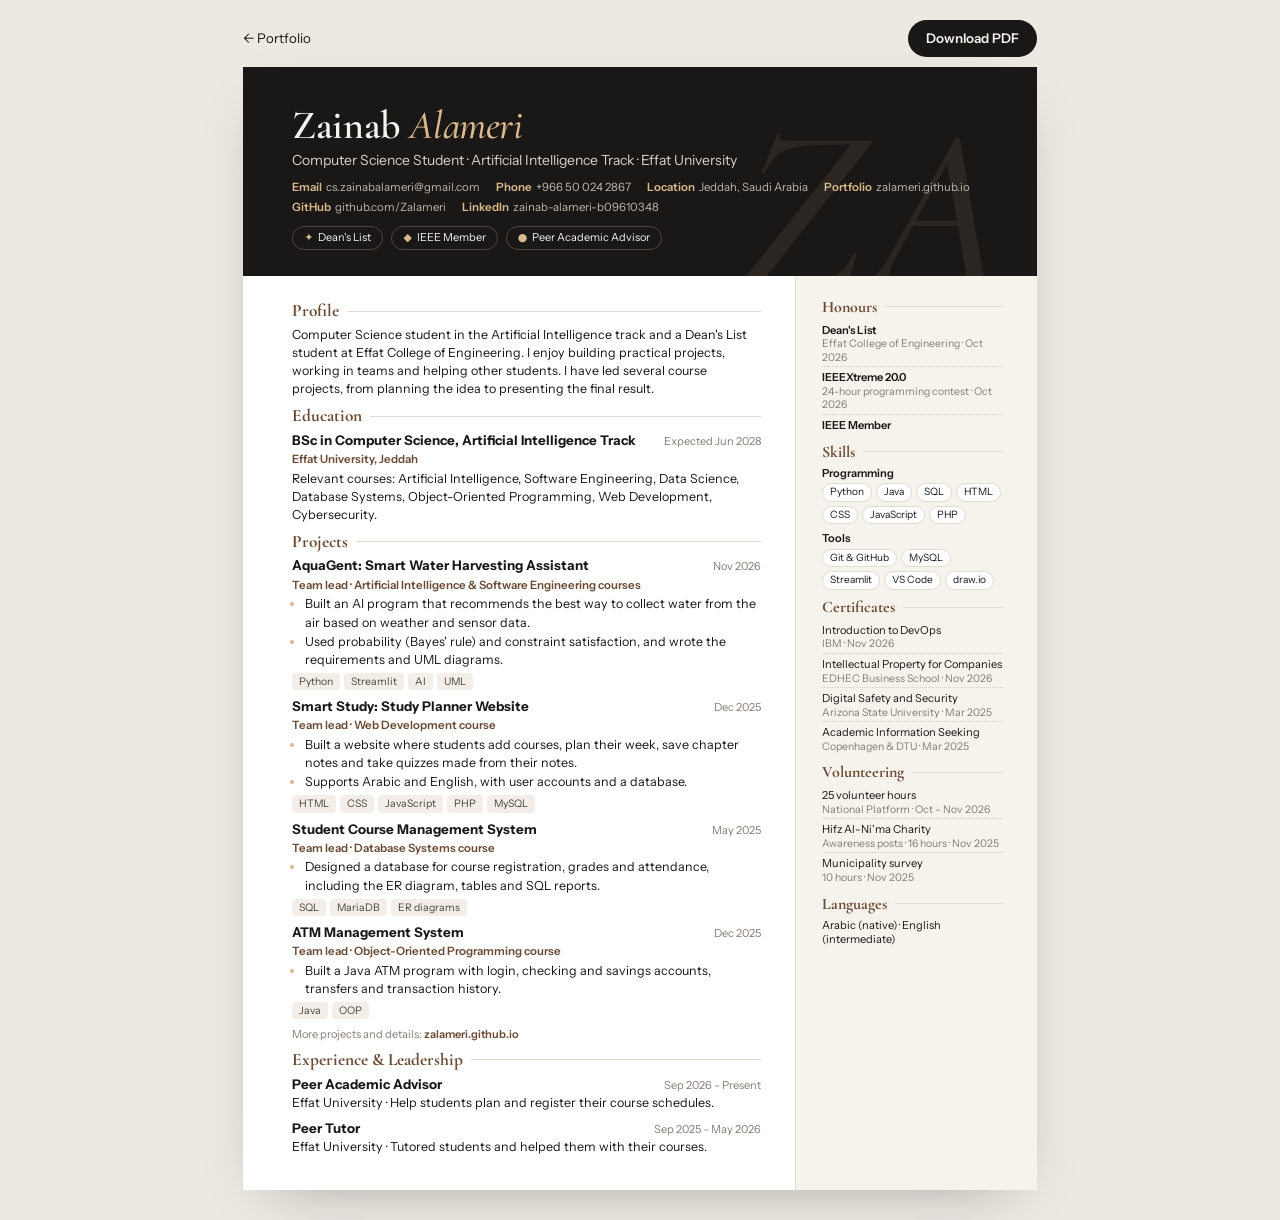
==== cv.html @ dae9805c "Portfolio website and CV" ====
<!doctype html>
<html lang="en">
<head>
  <meta charset="utf-8">
  <meta name="viewport" content="width=device-width, initial-scale=1">
  <title>Zainab Alameri · CV</title>
  <meta name="description" content="CV of Zainab Alameri, Computer Science (Artificial Intelligence) student at Effat University.">
  <link rel="icon" href="assets/img/favicon.svg" type="image/svg+xml">
  <link rel="preconnect" href="https://fonts.googleapis.com">
  <link rel="preconnect" href="https://fonts.gstatic.com" crossorigin>
  <link href="https://fonts.googleapis.com/css2?family=Cormorant+Garamond:ital,wght@0,500..700;1,500..700&family=Instrument+Sans:wght@400..700&display=swap" rel="stylesheet">
  <style>
    :root { --ink: #1a1816; --ink2: #4a4540; --ink3: #857d74; --line: #e2dbd2; --acc: #6b4a33; --gold: #d9b98c; --bg: #ece8e2; --side: #f6f2ec; }
    * { box-sizing: border-box; }
    html, body { margin: 0; background: var(--bg); }
    body { font: 9.4pt/1.45 "Instrument Sans", system-ui, sans-serif; color: var(--ink); -webkit-print-color-adjust: exact; print-color-adjust: exact; }
    .toolbar { width: 210mm; margin: 20px auto 10px; display: flex; justify-content: space-between; align-items: center; font-size: 10pt; }
    .toolbar a { color: var(--ink); text-decoration: none; }
    .toolbar .dl { background: var(--ink); color: #f5f3ef; padding: 9px 18px; border-radius: 999px; font-weight: 600; }
    .page { width: 210mm; height: 297mm; margin: 0 auto 30px; background: #fff; box-shadow: 0 20px 60px -30px rgba(0,0,0,.35); display: flex; flex-direction: column; overflow: hidden; }
    .band { flex: none; } .body { flex: 1; }
    @media print { html, body { background: #fff; } .toolbar { display: none; } .page { margin: 0; box-shadow: none; } @page { size: A4; margin: 0; } }
    @media screen and (max-width: 820px) { .toolbar, .page { width: auto; margin: 12px; height: auto; } .body { grid-template-columns: 1fr !important; } }

    .band { background: #1a1816; color: #f5f3ef; padding: 10mm 13mm 7mm; position: relative; overflow: hidden; }
    .band::after { content: "ZA"; position: absolute; right: 8mm; bottom: -14mm; font: italic 500 62mm/1 "Cormorant Garamond", serif; color: rgba(217,185,140,.09); }
    h1 { margin: 0; font: 600 30pt/1 "Cormorant Garamond", Georgia, serif; letter-spacing: -.01em; }
    h1 em { color: var(--gold); font-weight: 500; }
    .role { margin: 5px 0 9px; font-size: 10.5pt; color: #d8d0c6; }
    .contact { display: flex; flex-wrap: wrap; gap: 3px 16px; font-size: 8.6pt; color: #bdb4aa; position: relative; z-index: 1; }
    .contact a { color: inherit; text-decoration: none; }
    .contact b { color: var(--gold); font-weight: 600; margin-right: 4px; }
    .badges { display: flex; gap: 8px; margin-top: 10px; position: relative; z-index: 1; }
    .badges span { border: 1px solid #4a4540; border-radius: 999px; padding: 3px 11px; font-size: 8.2pt; color: #f5f3ef; }
    .badges span i { color: var(--gold); font-style: normal; margin-right: 5px; }

    .body { display: grid; grid-template-columns: 1fr 64mm; }
    .main { padding: 7mm 9mm 7mm 13mm; }
    .side { background: var(--side); padding: 6mm 9mm 6mm 7mm; border-left: 1px solid var(--line); }
    h2 { display: flex; align-items: center; gap: 8px; font: 700 13pt/1 "Cormorant Garamond", Georgia, serif; color: var(--acc); margin: 0 0 6px; }
    h2::after { content: ""; flex: 1; height: 1px; background: var(--line); }
    section { margin-bottom: 9px; }
    p { margin: 0 0 4px; }
    .item { margin-bottom: 7px; }
    .row { display: flex; justify-content: space-between; gap: 8px; align-items: baseline; }
    .row b { font-size: 10pt; }
    .row span { color: var(--ink3); font-size: 8.3pt; white-space: nowrap; }
    .sub { color: var(--acc); font-size: 8.6pt; font-weight: 600; margin: 1px 0 2px; }
    ul { margin: 2px 0 0; padding-left: 13px; } li { margin: 1px 0; }
    li::marker { color: var(--gold); }
    .tags { display: flex; flex-wrap: wrap; gap: 4px; margin-top: 4px; }
    .tags span { background: #f3eee7; border-radius: 4px; padding: 1px 7px; font-size: 7.8pt; color: var(--ink2); }
    .side h2 { font-size: 12pt; }
    .side p, .side li { font-size: 8.3pt; line-height: 1.3; }
    .side ul { list-style: none; padding: 0; }
    .side li { padding: 2px 0; border-bottom: 1px dotted #d6cec3; }
    .side li:last-child { border: 0; }
    .side small { display: block; color: var(--ink3); font-size: 7.9pt; }
    .k { font-weight: 600; }
    .chips { display: flex; flex-wrap: wrap; gap: 4px; }
    .chips span { background: #fff; border: 1px solid var(--line); border-radius: 999px; padding: 1px 7px; font-size: 7.6pt; }
    .more { color: var(--ink3); font-size: 8.3pt; } .more a { color: var(--acc); font-weight: 600; text-decoration: none; }
  </style>
</head>
<body>
  <div class="toolbar"><a href="index.html">← Portfolio</a><a class="dl" href="assets/Zainab-Alameri-CV.pdf" download>Download PDF</a></div>
  <main class="page">
    <header class="band">
      <h1>Zainab <em>Alameri</em></h1>
      <p class="role">Computer Science Student · Artificial Intelligence Track · Effat University</p>
      <div class="contact">
        <span><b>Email</b><a href="mailto:cs.zainabalameri@gmail.com">cs.zainabalameri@gmail.com</a></span>
        <span><b>Phone</b><a href="tel:+966500242867">+966 50 024 2867</a></span>
        <span><b>Location</b>Jeddah, Saudi Arabia</span>
        <span><b>Portfolio</b><a href="https://zalameri.github.io">zalameri.github.io</a></span>
        <span><b>GitHub</b><a href="https://github.com/Zalameri">github.com/Zalameri</a></span>
        <span><b>LinkedIn</b><a href="https://www.linkedin.com/in/zainab-alameri-b09610348">zainab-alameri-b09610348</a></span>
      </div>
      <div class="badges"><span><i>✦</i>Dean's List</span><span><i>◆</i>IEEE Member</span><span><i>●</i>Peer Academic Advisor</span></div>
    </header>

    <div class="body">
      <div class="main">
        <section>
          <h2>Profile</h2>
          <p>Computer Science student in the Artificial Intelligence track and a Dean's List student at Effat College of Engineering. I enjoy building practical projects, working in teams and helping other students. I have led several course projects, from planning the idea to presenting the final result.</p>
        </section>

        <section>
          <h2>Education</h2>
          <div class="item">
            <div class="row"><b>BSc in Computer Science, Artificial Intelligence Track</b><span>Expected Jun 2028</span></div>
            <div class="sub">Effat University, Jeddah</div>
            <p>Relevant courses: Artificial Intelligence, Software Engineering, Data Science, Database Systems, Object-Oriented Programming, Web Development, Cybersecurity.</p>
          </div>
        </section>

        <section>
          <h2>Projects</h2>
          <div class="item">
            <div class="row"><b>AquaGent: Smart Water Harvesting Assistant</b><span>Nov 2026</span></div>
            <div class="sub">Team lead · Artificial Intelligence &amp; Software Engineering courses</div>
            <ul>
              <li>Built an AI program that recommends the best way to collect water from the air based on weather and sensor data.</li>
              <li>Used probability (Bayes' rule) and constraint satisfaction, and wrote the requirements and UML diagrams.</li>
            </ul>
            <div class="tags"><span>Python</span><span>Streamlit</span><span>AI</span><span>UML</span></div>
          </div>
          <div class="item">
            <div class="row"><b>Smart Study: Study Planner Website</b><span>Dec 2025</span></div>
            <div class="sub">Team lead · Web Development course</div>
            <ul>
              <li>Built a website where students add courses, plan their week, save chapter notes and take quizzes made from their notes.</li>
              <li>Supports Arabic and English, with user accounts and a database.</li>
            </ul>
            <div class="tags"><span>HTML</span><span>CSS</span><span>JavaScript</span><span>PHP</span><span>MySQL</span></div>
          </div>
          <div class="item">
            <div class="row"><b>Student Course Management System</b><span>May 2025</span></div>
            <div class="sub">Team lead · Database Systems course</div>
            <ul><li>Designed a database for course registration, grades and attendance, including the ER diagram, tables and SQL reports.</li></ul>
            <div class="tags"><span>SQL</span><span>MariaDB</span><span>ER diagrams</span></div>
          </div>
          <div class="item">
            <div class="row"><b>ATM Management System</b><span>Dec 2025</span></div>
            <div class="sub">Team lead · Object-Oriented Programming course</div>
            <ul><li>Built a Java ATM program with login, checking and savings accounts, transfers and transaction history.</li></ul>
            <div class="tags"><span>Java</span><span>OOP</span></div>
          </div>
          <p class="more">More projects and details: <a href="https://zalameri.github.io">zalameri.github.io</a></p>
        </section>

        <section>
          <h2>Experience &amp; Leadership</h2>
          <div class="item">
            <div class="row"><b>Peer Academic Advisor</b><span>Sep 2026 – Present</span></div>
            <p>Effat University · Help students plan and register their course schedules.</p>
          </div>
          <div class="item">
            <div class="row"><b>Peer Tutor</b><span>Sep 2025 – May 2026</span></div>
            <p>Effat University · Tutored students and helped them with their courses.</p>
          </div>
        </section>
      </div>

      <aside class="side">
        <section>
          <h2>Honours</h2>
          <ul>
            <li><span class="k">Dean's List</span><small>Effat College of Engineering · Oct 2026</small></li>
            <li><span class="k">IEEEXtreme 20.0</span><small>24-hour programming contest · Oct 2026</small></li>
            <li><span class="k">IEEE Member</span></li>
          </ul>
        </section>

        <section>
          <h2>Skills</h2>
          <p class="k" style="margin-bottom:3px">Programming</p>
          <div class="chips"><span>Python</span><span>Java</span><span>SQL</span><span>HTML</span><span>CSS</span><span>JavaScript</span><span>PHP</span></div>
          <p class="k" style="margin:7px 0 3px">Tools</p>
          <div class="chips"><span>Git &amp; GitHub</span><span>MySQL</span><span>Streamlit</span><span>VS Code</span><span>draw.io</span></div>
          
        </section>

        <section>
          <h2>Certificates</h2>
          <ul>
            <li>Introduction to DevOps<small>IBM · Nov 2026</small></li>
            <li>Intellectual Property for Companies<small>EDHEC Business School · Nov 2026</small></li>
                        <li>Digital Safety and Security<small>Arizona State University · Mar 2025</small></li>
            <li>Academic Information Seeking<small>Copenhagen &amp; DTU · Mar 2025</small></li>
          </ul>
        </section>

        <section>
          <h2>Volunteering</h2>
          <ul>
            <li>25 volunteer hours<small>National Platform · Oct – Nov 2026</small></li>
            <li>Hifz Al-Ni'ma Charity<small>Awareness posts · 16 hours · Nov 2025</small></li>
            <li>Municipality survey<small>10 hours · Nov 2025</small></li>
          </ul>
        </section>

        <section>
          <h2>Languages</h2>
          <p>Arabic (native) · English (intermediate)</p>
        </section>
      </aside>
    </div>
  </main>
</body>
</html>
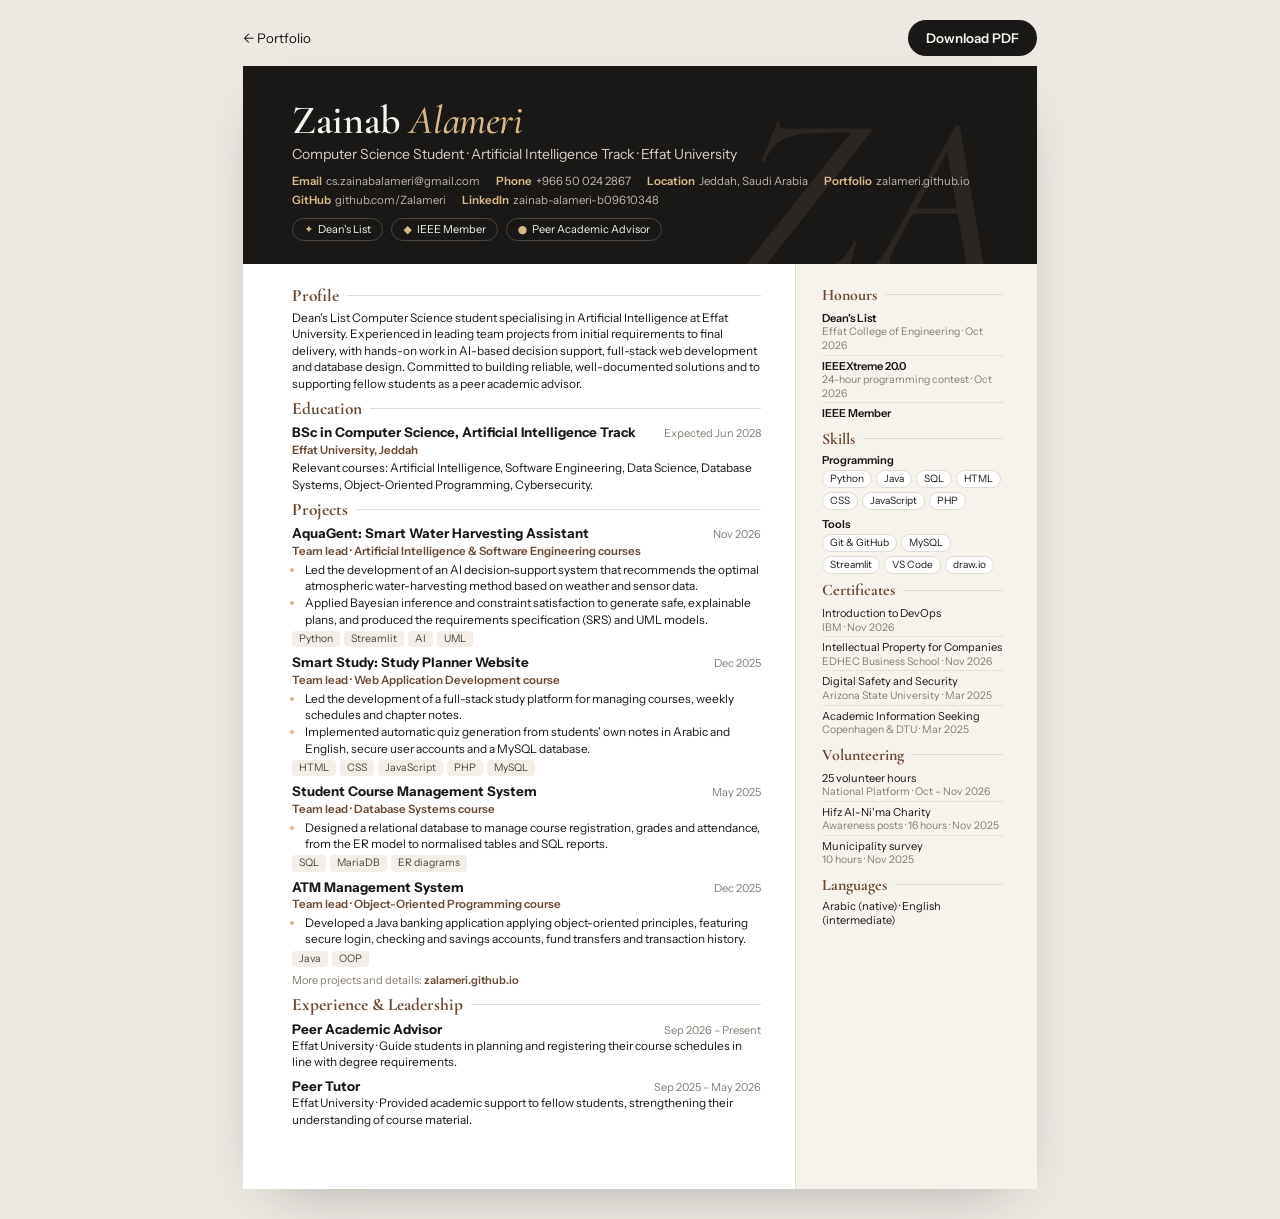
==== commit 46968763: "Update CV wording and project details" ====
--- a/cv.html
+++ b/cv.html
@@ -13,7 +13,7 @@
     :root { --ink: #1a1816; --ink2: #4a4540; --ink3: #857d74; --line: #e2dbd2; --acc: #6b4a33; --gold: #d9b98c; --bg: #ece8e2; --side: #f6f2ec; }
     * { box-sizing: border-box; }
     html, body { margin: 0; background: var(--bg); }
-    body { font: 9.4pt/1.45 "Instrument Sans", system-ui, sans-serif; color: var(--ink); -webkit-print-color-adjust: exact; print-color-adjust: exact; }
+    body { font: 8.9pt/1.38 "Instrument Sans", system-ui, sans-serif; color: var(--ink); -webkit-print-color-adjust: exact; print-color-adjust: exact; }
     .toolbar { width: 210mm; margin: 20px auto 10px; display: flex; justify-content: space-between; align-items: center; font-size: 10pt; }
     .toolbar a { color: var(--ink); text-decoration: none; }
     .toolbar .dl { background: var(--ink); color: #f5f3ef; padding: 9px 18px; border-radius: 999px; font-weight: 600; }
@@ -22,7 +22,7 @@
     @media print { html, body { background: #fff; } .toolbar { display: none; } .page { margin: 0; box-shadow: none; } @page { size: A4; margin: 0; } }
     @media screen and (max-width: 820px) { .toolbar, .page { width: auto; margin: 12px; height: auto; } .body { grid-template-columns: 1fr !important; } }
 
-    .band { background: #1a1816; color: #f5f3ef; padding: 10mm 13mm 7mm; position: relative; overflow: hidden; }
+    .band { background: #1a1816; color: #f5f3ef; padding: 9mm 13mm 6mm; position: relative; overflow: hidden; }
     .band::after { content: "ZA"; position: absolute; right: 8mm; bottom: -14mm; font: italic 500 62mm/1 "Cormorant Garamond", serif; color: rgba(217,185,140,.09); }
     h1 { margin: 0; font: 600 30pt/1 "Cormorant Garamond", Georgia, serif; letter-spacing: -.01em; }
     h1 em { color: var(--gold); font-weight: 500; }
@@ -35,20 +35,20 @@
     .badges span i { color: var(--gold); font-style: normal; margin-right: 5px; }
 
     .body { display: grid; grid-template-columns: 1fr 64mm; }
-    .main { padding: 7mm 9mm 7mm 13mm; }
+    .main { padding: 6mm 9mm 5mm 13mm; }
     .side { background: var(--side); padding: 6mm 9mm 6mm 7mm; border-left: 1px solid var(--line); }
     h2 { display: flex; align-items: center; gap: 8px; font: 700 13pt/1 "Cormorant Garamond", Georgia, serif; color: var(--acc); margin: 0 0 6px; }
     h2::after { content: ""; flex: 1; height: 1px; background: var(--line); }
-    section { margin-bottom: 9px; }
+    section { margin-bottom: 8px; }
     p { margin: 0 0 4px; }
-    .item { margin-bottom: 7px; }
+    .item { margin-bottom: 6px; }
     .row { display: flex; justify-content: space-between; gap: 8px; align-items: baseline; }
     .row b { font-size: 10pt; }
     .row span { color: var(--ink3); font-size: 8.3pt; white-space: nowrap; }
     .sub { color: var(--acc); font-size: 8.6pt; font-weight: 600; margin: 1px 0 2px; }
     ul { margin: 2px 0 0; padding-left: 13px; } li { margin: 1px 0; }
     li::marker { color: var(--gold); }
-    .tags { display: flex; flex-wrap: wrap; gap: 4px; margin-top: 4px; }
+    .tags { display: flex; flex-wrap: wrap; gap: 4px; margin-top: 3px; }
     .tags span { background: #f3eee7; border-radius: 4px; padding: 1px 7px; font-size: 7.8pt; color: var(--ink2); }
     .side h2 { font-size: 12pt; }
     .side p, .side li { font-size: 8.3pt; line-height: 1.3; }
@@ -83,7 +83,7 @@
       <div class="main">
         <section>
           <h2>Profile</h2>
-          <p>Computer Science student in the Artificial Intelligence track and a Dean's List student at Effat College of Engineering. I enjoy building practical projects, working in teams and helping other students. I have led several course projects, from planning the idea to presenting the final result.</p>
+          <p>Dean's List Computer Science student specialising in Artificial Intelligence at Effat University. Experienced in leading team projects from initial requirements to final delivery, with hands-on work in AI-based decision support, full-stack web development and database design. Committed to building reliable, well-documented solutions and to supporting fellow students as a peer academic advisor.</p>
         </section>
 
         <section>
@@ -91,7 +91,7 @@
           <div class="item">
             <div class="row"><b>BSc in Computer Science, Artificial Intelligence Track</b><span>Expected Jun 2028</span></div>
             <div class="sub">Effat University, Jeddah</div>
-            <p>Relevant courses: Artificial Intelligence, Software Engineering, Data Science, Database Systems, Object-Oriented Programming, Web Development, Cybersecurity.</p>
+            <p>Relevant courses: Artificial Intelligence, Software Engineering, Data Science, Database Systems, Object-Oriented Programming, Cybersecurity.</p>
           </div>
         </section>
 
@@ -101,30 +101,30 @@
             <div class="row"><b>AquaGent: Smart Water Harvesting Assistant</b><span>Nov 2026</span></div>
             <div class="sub">Team lead · Artificial Intelligence &amp; Software Engineering courses</div>
             <ul>
-              <li>Built an AI program that recommends the best way to collect water from the air based on weather and sensor data.</li>
-              <li>Used probability (Bayes' rule) and constraint satisfaction, and wrote the requirements and UML diagrams.</li>
+              <li>Led the development of an AI decision-support system that recommends the optimal atmospheric water-harvesting method based on weather and sensor data.</li>
+              <li>Applied Bayesian inference and constraint satisfaction to generate safe, explainable plans, and produced the requirements specification (SRS) and UML models.</li>
             </ul>
             <div class="tags"><span>Python</span><span>Streamlit</span><span>AI</span><span>UML</span></div>
           </div>
           <div class="item">
             <div class="row"><b>Smart Study: Study Planner Website</b><span>Dec 2025</span></div>
-            <div class="sub">Team lead · Web Development course</div>
+            <div class="sub">Team lead · Web Application Development course</div>
             <ul>
-              <li>Built a website where students add courses, plan their week, save chapter notes and take quizzes made from their notes.</li>
-              <li>Supports Arabic and English, with user accounts and a database.</li>
+              <li>Led the development of a full-stack study platform for managing courses, weekly schedules and chapter notes.</li>
+              <li>Implemented automatic quiz generation from students' own notes in Arabic and English, secure user accounts and a MySQL database.</li>
             </ul>
             <div class="tags"><span>HTML</span><span>CSS</span><span>JavaScript</span><span>PHP</span><span>MySQL</span></div>
           </div>
           <div class="item">
             <div class="row"><b>Student Course Management System</b><span>May 2025</span></div>
             <div class="sub">Team lead · Database Systems course</div>
-            <ul><li>Designed a database for course registration, grades and attendance, including the ER diagram, tables and SQL reports.</li></ul>
+            <ul><li>Designed a relational database to manage course registration, grades and attendance, from the ER model to normalised tables and SQL reports.</li></ul>
             <div class="tags"><span>SQL</span><span>MariaDB</span><span>ER diagrams</span></div>
           </div>
           <div class="item">
             <div class="row"><b>ATM Management System</b><span>Dec 2025</span></div>
             <div class="sub">Team lead · Object-Oriented Programming course</div>
-            <ul><li>Built a Java ATM program with login, checking and savings accounts, transfers and transaction history.</li></ul>
+            <ul><li>Developed a Java banking application applying object-oriented principles, featuring secure login, checking and savings accounts, fund transfers and transaction history.</li></ul>
             <div class="tags"><span>Java</span><span>OOP</span></div>
           </div>
           <p class="more">More projects and details: <a href="https://zalameri.github.io">zalameri.github.io</a></p>
@@ -134,11 +134,11 @@
           <h2>Experience &amp; Leadership</h2>
           <div class="item">
             <div class="row"><b>Peer Academic Advisor</b><span>Sep 2026 – Present</span></div>
-            <p>Effat University · Help students plan and register their course schedules.</p>
+            <p>Effat University · Guide students in planning and registering their course schedules in line with degree requirements.</p>
           </div>
           <div class="item">
             <div class="row"><b>Peer Tutor</b><span>Sep 2025 – May 2026</span></div>
-            <p>Effat University · Tutored students and helped them with their courses.</p>
+            <p>Effat University · Provided academic support to fellow students, strengthening their understanding of course material.</p>
           </div>
         </section>
       </div>
